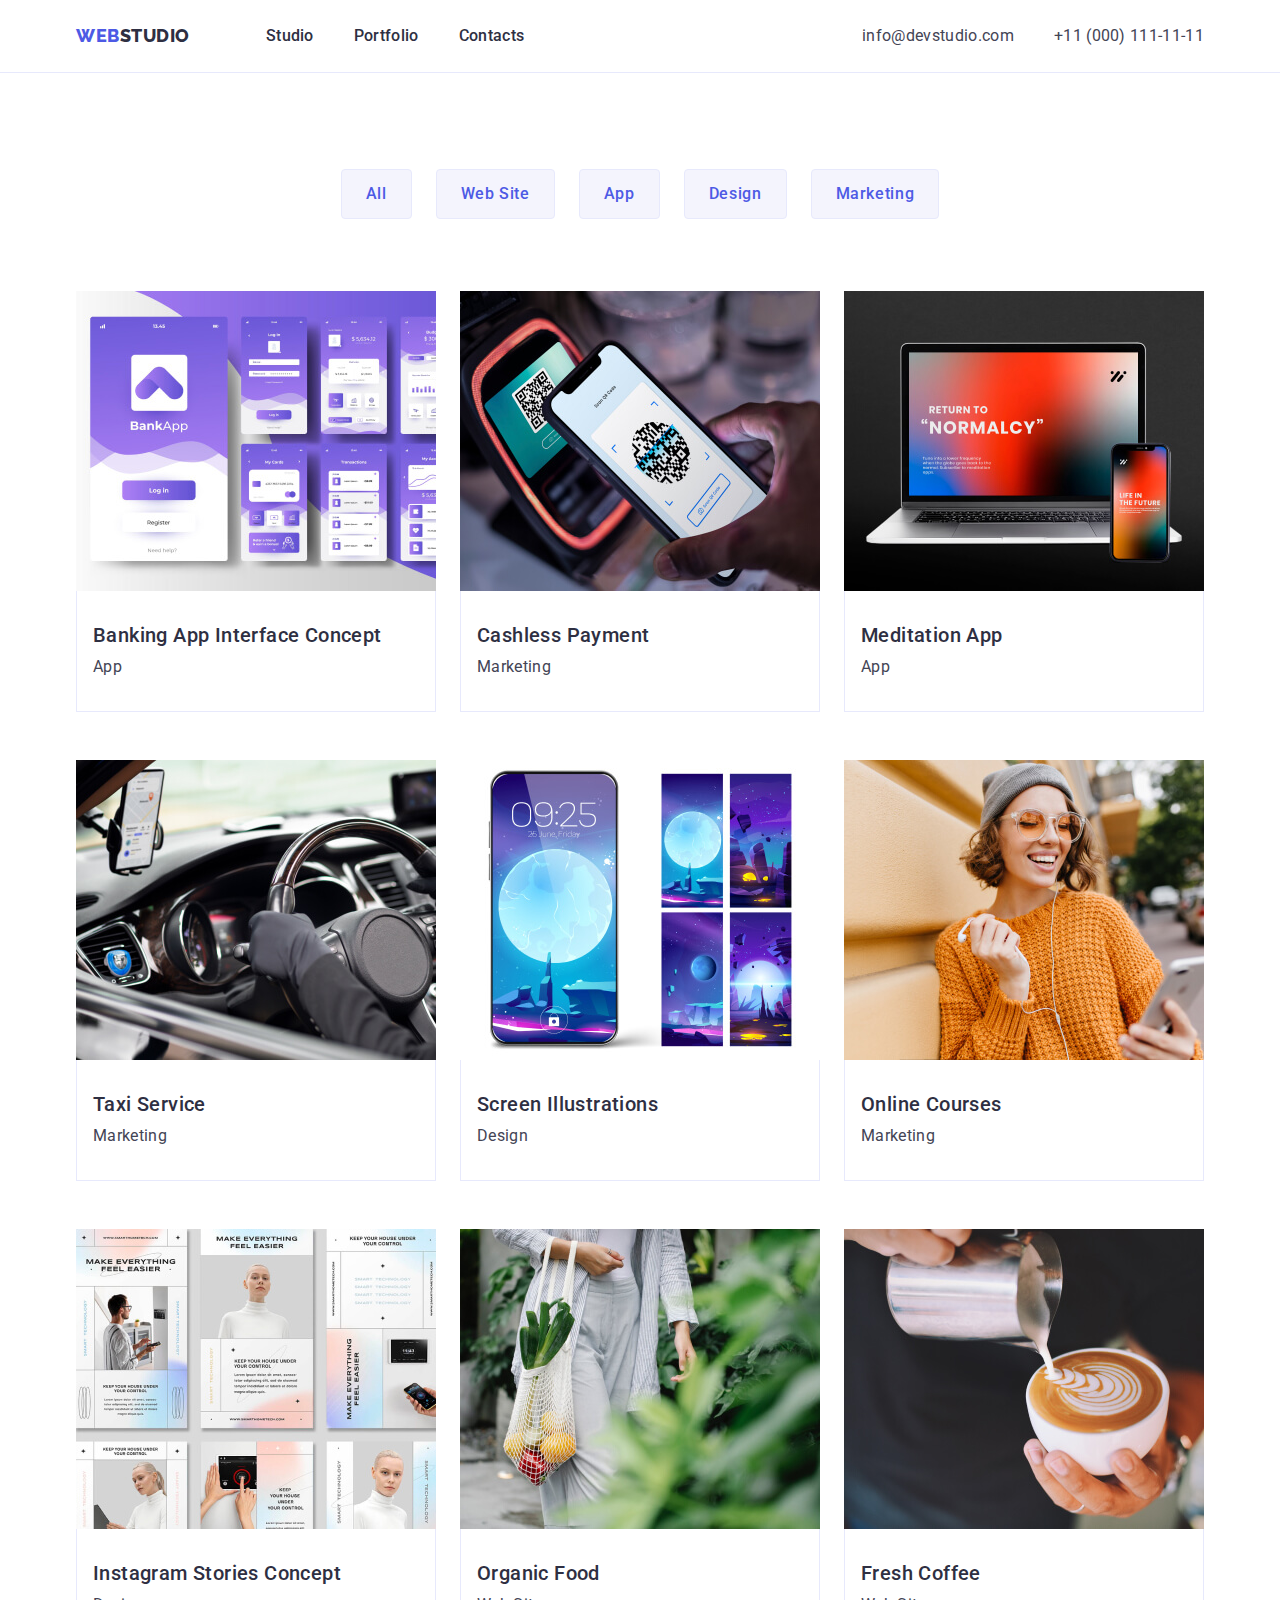
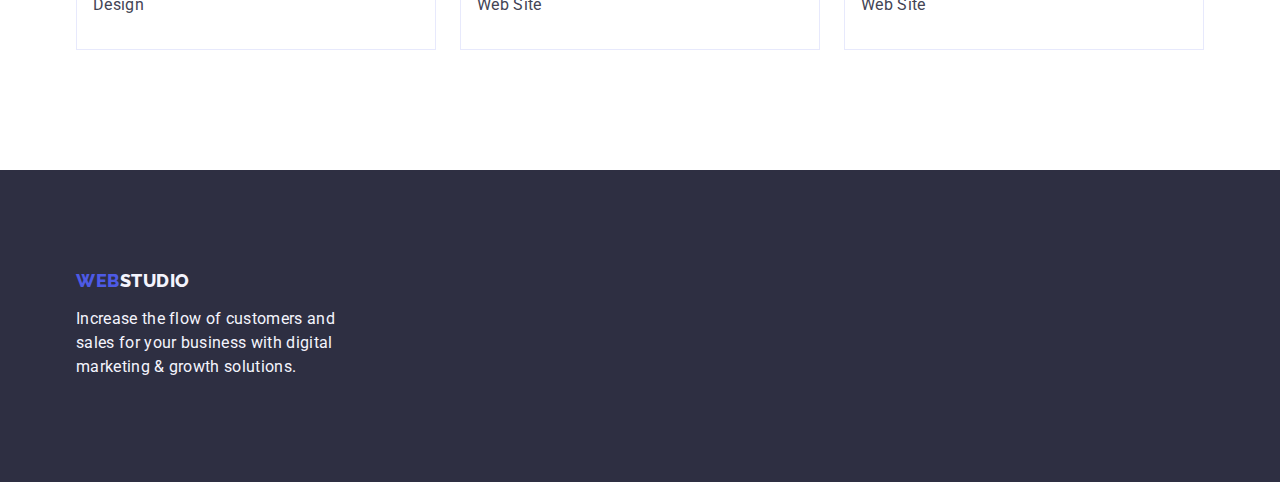
==== portfolio.html @ d584589f "Initial commit" ====
<!DOCTYPE html>
<html lang="en">
  <head>
    <meta charset="UTF-8" />
    <meta name="viewport" content="width=device-width, initial-scale=1.0" />
    <title>Web Studio</title>
    <link rel="preconnect" href="https://fonts.googleapis.com" />
    <link rel="preconnect" href="https://fonts.gstatic.com" crossorigin />
    <link
      href="https://fonts.googleapis.com/css2?family=Raleway:wght@800&family=Roboto:wght@400;500;700;900&display=swap"
      rel="stylesheet"
    />
    <link
      rel="stylesheet"
      href="https://cdn.jsdelivr.net/npm/modern-normalize@2.0.0/modern-normalize.min.css"
    />
    <link rel="stylesheet" href="./css/styles.css" />
  </head>
  <body>
    <header class="header">
      <div class="container header-cont">
        <nav class="nav-cont">
          <a class="link logo header-logo" href="./index.html"
            >Web<span class="web-logo">Studio</span></a
          >
          <ul class="list header-nav-list">
            <li><a class="link nav-link" href="./index.html">Studio</a></li>
            <li>
              <a class="link nav-link" href="./portfolio.html">Portfolio</a>
            </li>
            <li><a class="link nav-link" href="">Contacts</a></li>
          </ul>
        </nav>
        <address class="contact-address">
          <ul class="list contact-address-list">
            <li>
              <a class="link address" href="mailto:info@devstudio.com"
                >info@devstudio.com</a
              >
            </li>
            <li>
              <a class="link address" href="tel:+110001111111"
                >+11 (000) 111-11-11</a
              >
            </li>
          </ul>
        </address>
      </div>
    </header>
    <main>
      <section class="gallery-cont">
        <div class="container">
          <h1 class="visually-hidden">Gallery</h1>
          <ul class="list button-portfolio-list">
            <li><button type="button" class="button-portfolio">All</button></li>
            <li>
              <button type="button" class="button-portfolio">Web Site</button>
            </li>
            <li><button type="button" class="button-portfolio">App</button></li>
            <li>
              <button type="button" class="button-portfolio">Design</button>
            </li>
            <li>
              <button type="button" class="button-portfolio">Marketing</button>
            </li>
          </ul>

          <ul class="list portfolio-cards-list">
            <li class="portfolio-cards">
              <a href="" class="link">
                <div class="portfolio-cards-img-cont">
                  <img
                    class="portfolio-cards-img"
                    src="./images/BankingAppInterfaceConcept.jpg"
                    width="360"
                    height="300"
                    alt="Banking App Interface Concept"
                  />
                </div>
                <div class="portfolio-cards-text">
                  <h2 class="goals-title">Banking App Interface Concept</h2>
                  <p class="list-text">App</p>
                </div>
              </a>
            </li>
            <li class="portfolio-cards">
              <a class="link" href="">
                <div class="portfolio-cards-img-cont">
                  <img
                    src="./images/CashlessPayment.jpg"
                    width="360"
                    height="300"
                    alt="Cashless Payment"
                  />
                </div>
                <div class="portfolio-cards-text">
                  <h2 class="goals-title">Cashless Payment</h2>
                  <p class="list-text">Marketing</p>
                </div>
              </a>
            </li>
            <li class="portfolio-cards">
              <a class="link" href="">
                <div class="portfolio-cards-img-cont">
                  <img
                    src="./images/MeditationApp.jpg"
                    width="360"
                    height="300"
                    alt="Meditation App"
                  />
                </div>
                <div class="portfolio-cards-text">
                  <h2 class="goals-title">Meditation App</h2>
                  <p class="list-text">App</p>
                </div>
              </a>
            </li>
            <li class="portfolio-cards">
              <a class="link" href="">
                <div class="portfolio-cards-img-cont">
                  <img
                    src="./images/TaxiService.jpg"
                    width="360"
                    height="300"
                    alt="Taxi Service"
                  />
                </div>
                <div class="portfolio-cards-text">
                  <h2 class="goals-title">Taxi Service</h2>
                  <p class="list-text">Marketing</p>
                </div>
              </a>
            </li>
            <li class="portfolio-cards">
              <a class="link" href="">
                <div class="portfolio-cards-img-cont">
                  <img
                    src="./images/ScreenIllustrations.jpg"
                    width="360"
                    height="300"
                    alt="Screen Illustrations"
                  />
                </div>
                <div class="portfolio-cards-text">
                  <h2 class="goals-title">Screen Illustrations</h2>
                  <p class="list-text">Design</p>
                </div>
              </a>
            </li>
            <li class="portfolio-cards">
              <a class="link" href="">
                <div class="portfolio-cards-img-cont">
                  <img
                    src="./images/OnlineCourses.jpg"
                    width="360"
                    height="300"
                    alt="Online Courses"
                  />
                </div>
                <div class="portfolio-cards-text">
                  <h2 class="goals-title">Online Courses</h2>
                  <p class="list-text">Marketing</p>
                </div>
              </a>
            </li>
            <li class="portfolio-cards">
              <a class="link" href="">
                <div class="portfolio-cards-img-cont">
                  <img
                    src="./images/InstagramStoriesConcept.jpg"
                    width="360"
                    height="300"
                    alt="Instagram Stories Concept"
                  />
                </div>
                <div class="portfolio-cards-text">
                  <h2 class="goals-title">Instagram Stories Concept</h2>
                  <p class="list-text">Design</p>
                </div>
              </a>
            </li>
            <li class="portfolio-cards">
              <a class="link" href="">
                <div class="portfolio-cards-img-cont">
                  <img
                    src="./images/OrganicFood.jpg"
                    width="360"
                    height="300"
                    alt="Organic Food"
                  />
                </div>
                <div class="portfolio-cards-text">
                  <h2 class="goals-title">Organic Food</h2>
                  <p class="list-text">Web Site</p>
                </div>
              </a>
            </li>
            <li class="portfolio-cards">
              <a class="link" href="">
                <div class="portfolio-cards-img-cont">
                  <img
                    src="./images/FreshCoffee.jpg"
                    width="360"
                    height="300"
                    alt="Fresh Coffee"
                  />
                </div>
                <div class="portfolio-cards-text">
                  <h2 class="goals-title">Fresh Coffee</h2>
                  <p class="list-text">Web Site</p>
                </div>
              </a>
            </li>
          </ul>
        </div>
      </section>
    </main>
    <footer class="footer">
      <div class="container footer-container">
        <a class="link logo logo-footer" href="./index.html"
          >Web<span class="studio-logo-footer">Studio</span></a
        >
        <p class="footer-text">
          Increase the flow of customers and sales for your business with
          digital marketing & growth solutions.
        </p>
      </div>
    </footer>
  </body>
</html>
---- css/styles.css ----
:root {
    --primary-brand-color: #4d5ae5;
    --pressed-state-color: #404bbf;
    --dark-color: #2e2f42;
    --success-color: #31d0aa;
    --text-color: #434455;
    --subtle-text-color: #8e8f99;
    --accent-color: #e7e9fc;
    --light-color: #f4f4fd;
    --modal-overlay-color: rgba(46, 47, 66, 0.4);
    --hero-background-color: rgba(46, 47, 66, 0.7);
    --white-background-color: #ffffff;
    --modal-background-color: #fcfcfc;
}

*,
*::before,
*::after {
    box-sizing: border-box;
}

h1,
h2,
h3,
h4,
h5,
h6,
p {
    margin-top: 0;
    margin-bottom: 0;
}

ul,
ol {
    margin-top: 0;
    margin-bottom: 0;
    padding-left: 0;
}

img {
    display: block;
    max-width: 100%;
    width: 100%;
}

body {
    font-family: "Roboto", sans-serif;
    color: var(--text-color);
    font-size: 16px;
    background-color: var(--white-background-color);
    line-height: 1.5;
    letter-spacing: 0.02em;
}

.visually-hidden {
    position: absolute;
    width: 1px;
    height: 1px;
    margin: -1px;
    border: 0;
    padding: 0;
    white-space: nowrap;
    clip-path: inset(100%);
    clip: rect(0 0 0 0);
    overflow: hidden;
}

.list {
    list-style-type: none;
}

.link:hover,
.link:focus {
    color: var(--pressed-state-color);
}

.link {
    text-decoration: none;
}

.container {
    max-width: 1158px;
    padding-left: 15px;
    padding-right: 15px;
    margin-left: auto;
    margin-right: auto;
}

/* MAIN PAGE */
/* =========== HEADER =========== */

.header {
    background-color: var(--white-background-color);
    border-bottom: 1px solid var(--accent-color);
}

.header-cont {
    display: flex;
    align-items: center;
    justify-content: space-between;
}

.nav-cont {
    display: flex;
    align-items: center;
}

.logo {
    color: var(--primary-brand-color);
    font-family: "Raleway", sans-serif;
    font-size: 18px;
    font-weight: 800;
    line-height: 1.17;
    letter-spacing: 0.03em;
    text-transform: uppercase;
}

.header-logo {
    margin-right: 76px;
}

.logo .web-logo {
    color: var(--dark-color);
}

.nav-link {
    color: var(--dark-color);
    font-weight: 500;
    font-size: 16px;
    line-height: 1.5;
    letter-spacing: 0.02em;
    padding: 24px 0;
    display: block;
}

.header-nav-list {
    display: flex;
    gap: 40px;
}

.contact-address {
    font-style: normal
}

.address {
    color: inherit;
}

.contact-address-list {
    display: flex;
    gap: 40px;
}

/* ========= SECTION ONE ==========*/
.section-one {
    background-color: var(--dark-color);
    padding-top: 188px;
    padding-bottom: 188px;
}

.section-one-cont {
    display: flex;
    flex-direction: column;
    align-items: center;
    flex-wrap: wrap;
}

.heading-one {
    color: var(--white-background-color);
    text-align: center;
    font-size: 56px;
    font-style: normal;
    font-weight: 700;
    line-height: 1.07;
    letter-spacing: 0.02em;
    margin-bottom: 48px;
    max-width: 496px;
}

.gallery-cont {
    padding-top: 96px;
    padding-bottom: 120px;
}

.button-primary {
    color: var(--white-background-color);
    background: var(--primary-brand-color);
    font-size: 16px;
    font-weight: 500;
    line-height: 1.5;
    letter-spacing: 0.04em;
    cursor: pointer;
    font-family: "Roboto", sans-serif;
    border: none;
    min-width: 169px;
    height: 56px;
    border-radius: 4px;
    box-shadow: 0px 4px 4px 0px rgba(0, 0, 0, 0.15);
    padding: 16px 32px;
}

/* .button-primary-text {
    padding: 16px 32px;
} */

.button-primary:hover,
.button-primary:focus {
    background: var(--pressed-state-color);
}

.section-two-main-page {
    padding-top: 120px;
    padding-bottom: 120px;
}

.goals-title {
    color: var(--dark-color);
    font-size: 20px;
    font-style: normal;
    font-weight: 500;
    line-height: 1.2;
    letter-spacing: 0.02em;
    margin-bottom: 8px;
}

.section-two-list {
    display: flex;
    justify-content: space-between;
    gap: 24px;
}

.section-two-list-item {
    width: calc((100% - 72px) / 4);
}

.list-text {
    font-size: 16px;
    line-height: 1.5;
    letter-spacing: 0.02em;
    color: var(--text-color);
}

.section-three-main-page {
    padding-bottom: 120px;
}

.heading-two {
    color: var(--dark-color);
    text-align: center;
    font-size: 36px;
    font-style: normal;
    font-weight: 700;
    line-height: 1.11;
    letter-spacing: 0.02em;
    text-transform: capitalize;
}

.section-three-main-page-heading {
    margin-bottom: 72px;
}

.section-three-main-page-list {
    display: flex;
    justify-content: space-between;
    gap: 24px;
}

.our-team {
    background: var(--light-color);
    padding-top: 120px;
    padding-bottom: 120px;
}

.our-team-heading {
    margin-bottom: 72px;
}

.gallery-items-list {
    display: flex;
    justify-content: space-between;
    gap: 24px;
}

.gallery-items {
    background: var(--white-background-color);
    border-radius: 0px 0px 4px 4px;
    width: calc((100% - 72px) / 4);
}

.gallery-items-text {
    padding: 32px 0;
    text-align: center;
}

.heading-team {
    color: var(--dark-color);
    text-align: center;
    font-size: 20px;
    font-style: normal;
    font-weight: 500;
    line-height: 1.2;
    letter-spacing: 0.02em;
    margin-bottom: 8px;
}

.footer {
    background: var(--dark-color);
    padding-top: 100px;
    padding-bottom: 100px;

}

.footer-container {
    height: 112px;
    width: 100%;
}


.studio-logo-footer {
    color: var(--light-color)
}

.logo-footer {
    display: inline-block;
    margin-bottom: 16px;
}

.footer-text {
    color: var(--light-color);
    font-weight: 400;
    line-height: 1.5;
    letter-spacing: 0.02em;
    width: 264px;
}

/* ======= PORTFOLIO ======= */

.button-portfolio-list {
    display: flex;
    gap: 24px;
    justify-content: center;
    margin-bottom: 72px;
}

.button-portfolio {
    font-family: "Roboto", sans-serif;
    color: var(--primary-brand-color);
    text-align: center;
    font-style: normal;
    font-size: 16px;
    font-weight: 500;
    line-height: 1.5;
    letter-spacing: 0.04em;
    border: 1px solid var(--accent-color);
    background-color: var(--light-color);
    cursor: pointer;
    padding: 12px 24px;
    border-radius: 4px;
}

.button-portfolio:hover,
.button-portfolio:focus {
    color: var(--white-background-color);
    background: var(--pressed-state-color);
    border: 1px solid transparent;
}

.portfolio-cards-list {
    display: flex;
    gap: 48px 24px;
    flex-wrap: wrap;
    justify-content: center;
}

.portfolio-cards {
    background: var(--white-background-color);
    width: 360px;
}

.portfolio-cards-img-cont {
    height: 300px;
    width: 100%;
}

.portfolio-cards-img {
    height: 100%;
    width: 100%;
    object-fit: cover;
}

.portfolio-cards-text {
    display: flex;
    flex-direction: column;
    justify-content: center;
    padding: 32px 16px;
    border: 1px solid var(--accent-color);
    border-top: none;
}
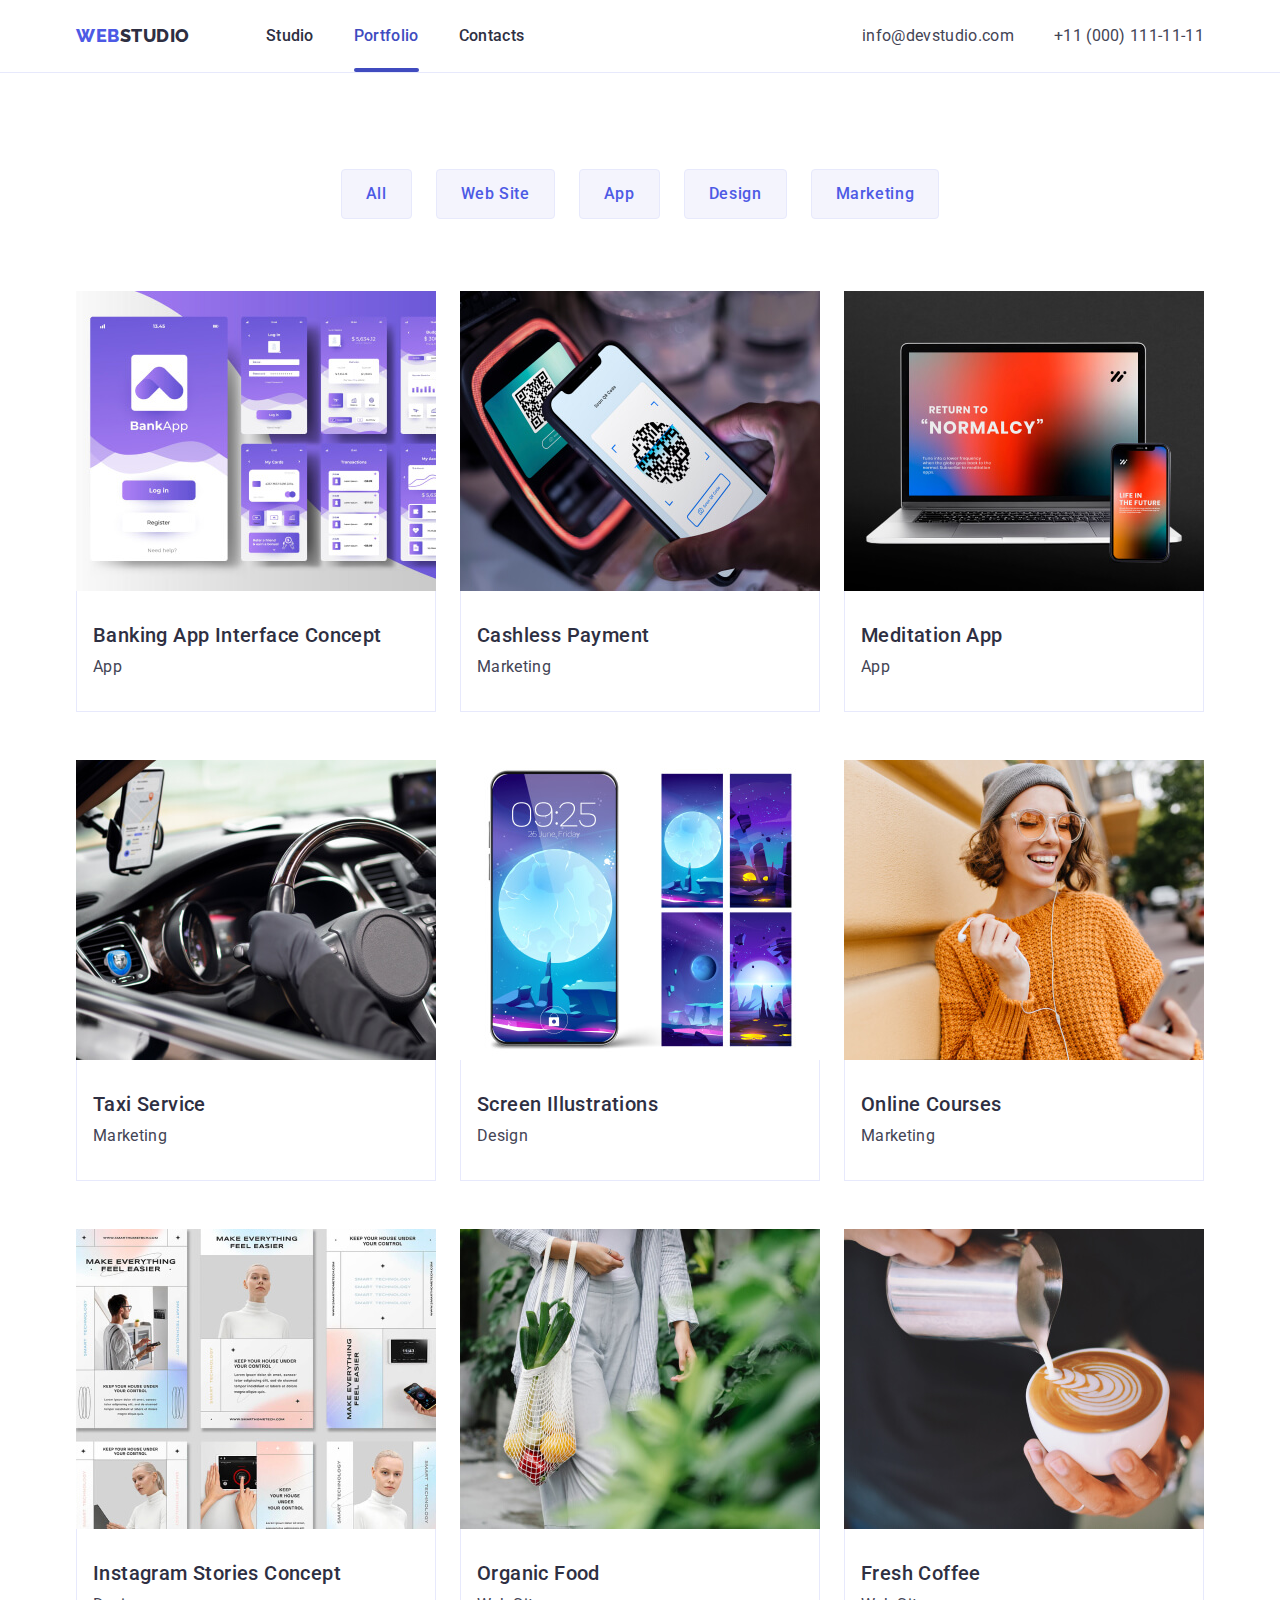
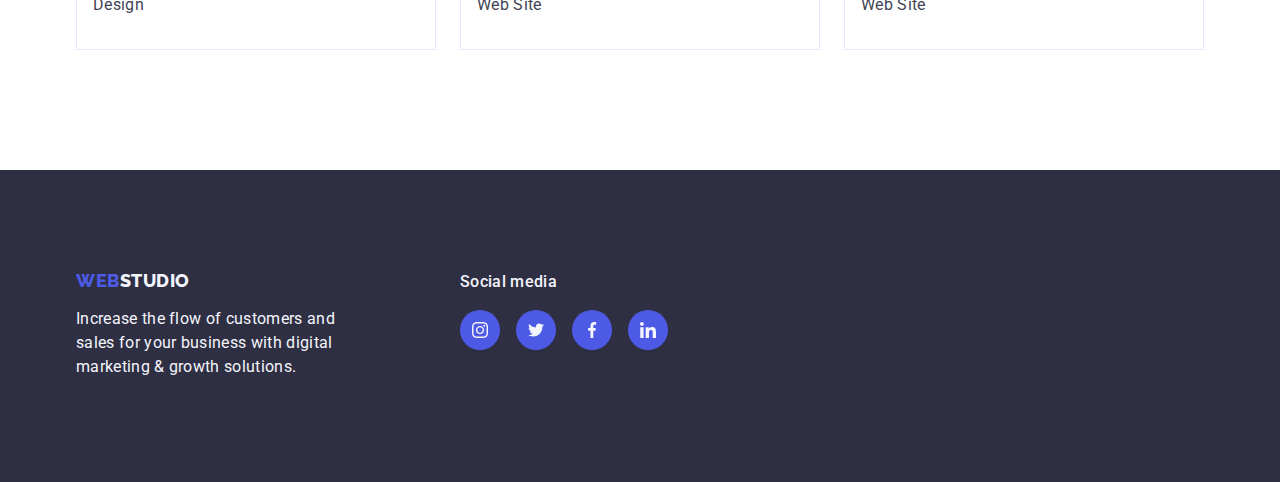
==== commit 3a717645: "home work four" ====
--- a/portfolio.html
+++ b/portfolio.html
@@ -26,7 +26,7 @@
           <ul class="list header-nav-list">
             <li><a class="link nav-link" href="./index.html">Studio</a></li>
             <li>
-              <a class="link nav-link" href="./portfolio.html">Portfolio</a>
+              <a class="link nav-link nav-link-active" href="./portfolio.html">Portfolio</a>
             </li>
             <li><a class="link nav-link" href="">Contacts</a></li>
           </ul>
@@ -34,14 +34,10 @@
         <address class="contact-address">
           <ul class="list contact-address-list">
             <li>
-              <a class="link address" href="mailto:info@devstudio.com"
-                >info@devstudio.com</a
-              >
-            </li>
-            <li>
-              <a class="link address" href="tel:+110001111111"
-                >+11 (000) 111-11-11</a
-              >
+              <a class="link address" href="mailto:info@devstudio.com">info@devstudio.com</a>
+            </li>
+            <li>
+              <a class="link address" href="tel:+110001111111">+11 (000) 111-11-11</a>
             </li>
           </ul>
         </address>
@@ -76,6 +72,12 @@
                     height="300"
                     alt="Banking App Interface Concept"
                   />
+                  <div class="portfolio-cards-backdrop">
+                    <p class="portfolio-cards-backdrop-text">
+                      14 Stylish and User-Friendly App Design Concepts · Task Manager App · Calorie
+                      Tracker App · Exotic Fruit Ecommerce App · Cloud Storage App
+                    </p>
+                  </div>
                 </div>
                 <div class="portfolio-cards-text">
                   <h2 class="goals-title">Banking App Interface Concept</h2>
@@ -92,6 +94,12 @@
                     height="300"
                     alt="Cashless Payment"
                   />
+                  <div class="portfolio-cards-backdrop">
+                    <p class="portfolio-cards-backdrop-text">
+                      14 Stylish and User-Friendly App Design Concepts · Task Manager App · Calorie
+                      Tracker App · Exotic Fruit Ecommerce App · Cloud Storage App
+                    </p>
+                  </div>
                 </div>
                 <div class="portfolio-cards-text">
                   <h2 class="goals-title">Cashless Payment</h2>
@@ -108,6 +116,12 @@
                     height="300"
                     alt="Meditation App"
                   />
+                  <div class="portfolio-cards-backdrop">
+                    <p class="portfolio-cards-backdrop-text">
+                      14 Stylish and User-Friendly App Design Concepts · Task Manager App · Calorie
+                      Tracker App · Exotic Fruit Ecommerce App · Cloud Storage App
+                    </p>
+                  </div>
                 </div>
                 <div class="portfolio-cards-text">
                   <h2 class="goals-title">Meditation App</h2>
@@ -118,12 +132,13 @@
             <li class="portfolio-cards">
               <a class="link" href="">
                 <div class="portfolio-cards-img-cont">
-                  <img
-                    src="./images/TaxiService.jpg"
-                    width="360"
-                    height="300"
-                    alt="Taxi Service"
-                  />
+                  <img src="./images/TaxiService.jpg" width="360" height="300" alt="Taxi Service" />
+                  <div class="portfolio-cards-backdrop">
+                    <p class="portfolio-cards-backdrop-text">
+                      14 Stylish and User-Friendly App Design Concepts · Task Manager App · Calorie
+                      Tracker App · Exotic Fruit Ecommerce App · Cloud Storage App
+                    </p>
+                  </div>
                 </div>
                 <div class="portfolio-cards-text">
                   <h2 class="goals-title">Taxi Service</h2>
@@ -140,6 +155,12 @@
                     height="300"
                     alt="Screen Illustrations"
                   />
+                  <div class="portfolio-cards-backdrop">
+                    <p class="portfolio-cards-backdrop-text">
+                      14 Stylish and User-Friendly App Design Concepts · Task Manager App · Calorie
+                      Tracker App · Exotic Fruit Ecommerce App · Cloud Storage App
+                    </p>
+                  </div>
                 </div>
                 <div class="portfolio-cards-text">
                   <h2 class="goals-title">Screen Illustrations</h2>
@@ -156,6 +177,12 @@
                     height="300"
                     alt="Online Courses"
                   />
+                  <div class="portfolio-cards-backdrop">
+                    <p class="portfolio-cards-backdrop-text">
+                      14 Stylish and User-Friendly App Design Concepts · Task Manager App · Calorie
+                      Tracker App · Exotic Fruit Ecommerce App · Cloud Storage App
+                    </p>
+                  </div>
                 </div>
                 <div class="portfolio-cards-text">
                   <h2 class="goals-title">Online Courses</h2>
@@ -172,6 +199,12 @@
                     height="300"
                     alt="Instagram Stories Concept"
                   />
+                  <div class="portfolio-cards-backdrop">
+                    <p class="portfolio-cards-backdrop-text">
+                      14 Stylish and User-Friendly App Design Concepts · Task Manager App · Calorie
+                      Tracker App · Exotic Fruit Ecommerce App · Cloud Storage App
+                    </p>
+                  </div>
                 </div>
                 <div class="portfolio-cards-text">
                   <h2 class="goals-title">Instagram Stories Concept</h2>
@@ -182,12 +215,13 @@
             <li class="portfolio-cards">
               <a class="link" href="">
                 <div class="portfolio-cards-img-cont">
-                  <img
-                    src="./images/OrganicFood.jpg"
-                    width="360"
-                    height="300"
-                    alt="Organic Food"
-                  />
+                  <img src="./images/OrganicFood.jpg" width="360" height="300" alt="Organic Food" />
+                  <div class="portfolio-cards-backdrop">
+                    <p class="portfolio-cards-backdrop-text">
+                      14 Stylish and User-Friendly App Design Concepts · Task Manager App · Calorie
+                      Tracker App · Exotic Fruit Ecommerce App · Cloud Storage App
+                    </p>
+                  </div>
                 </div>
                 <div class="portfolio-cards-text">
                   <h2 class="goals-title">Organic Food</h2>
@@ -198,12 +232,13 @@
             <li class="portfolio-cards">
               <a class="link" href="">
                 <div class="portfolio-cards-img-cont">
-                  <img
-                    src="./images/FreshCoffee.jpg"
-                    width="360"
-                    height="300"
-                    alt="Fresh Coffee"
-                  />
+                  <img src="./images/FreshCoffee.jpg" width="360" height="300" alt="Fresh Coffee" />
+                  <div class="portfolio-cards-backdrop">
+                    <p class="portfolio-cards-backdrop-text">
+                      14 Stylish and User-Friendly App Design Concepts · Task Manager App · Calorie
+                      Tracker App · Exotic Fruit Ecommerce App · Cloud Storage App
+                    </p>
+                  </div>
                 </div>
                 <div class="portfolio-cards-text">
                   <h2 class="goals-title">Fresh Coffee</h2>
@@ -217,13 +252,48 @@
     </main>
     <footer class="footer">
       <div class="container footer-container">
-        <a class="link logo logo-footer" href="./index.html"
-          >Web<span class="studio-logo-footer">Studio</span></a
-        >
-        <p class="footer-text">
-          Increase the flow of customers and sales for your business with
-          digital marketing & growth solutions.
-        </p>
+        <div class="footer-cont-one">
+          <a class="link logo logo-footer" href="./index.html"
+            >Web<span class="studio-logo-footer">Studio</span></a
+          >
+          <p class="footer-text">
+            Increase the flow of customers and sales for your business with digital marketing &
+            growth solutions.
+          </p>
+        </div>
+        <div>
+          <p class="footer-text-social">Social media</p>
+          <ul class="list footer-list">
+            <li>
+              <a href="" class="link our-team-box-list-item-icon-cont footer-icon-cont">
+                <svg height="16px" width="16px" aria-label="Instagram icon">
+                  <use href="./images/icons/sprite.svg#icon-instagram"></use>
+                </svg>
+              </a>
+            </li>
+            <li>
+              <a href="" class="link our-team-box-list-item-icon-cont footer-icon-cont">
+                <svg height="16px" width="16px" aria-label="Twitter icon">
+                  <use href="./images/icons/sprite.svg#icon-twitter"></use>
+                </svg>
+              </a>
+            </li>
+            <li>
+              <a href="" class="link our-team-box-list-item-icon-cont footer-icon-cont">
+                <svg height="16px" width="16px" aria-label="Facebook icon">
+                  <use href="./images/icons/sprite.svg#icon-facebook"></use>
+                </svg>
+              </a>
+            </li>
+            <li>
+              <a href="" class="link our-team-box-list-item-icon-cont footer-icon-cont">
+                <svg height="16px" width="16px" aria-label="Linkedin icon">
+                  <use href="./images/icons/sprite.svg#icon-linkedin"></use>
+                </svg>
+              </a>
+            </li>
+          </ul>
+        </div>
       </div>
     </footer>
   </body>
--- a/css/styles.css
+++ b/css/styles.css
@@ -76,6 +76,7 @@
 
 .link {
     text-decoration: none;
+    transition: color 250ms cubic-bezier(0.4, 0, 0.2, 1);
 }
 
 .container {
@@ -131,6 +132,22 @@
     letter-spacing: 0.02em;
     padding: 24px 0;
     display: block;
+    position: relative;
+}
+
+.nav-link-active {
+    color: var(--pressed-state-color);
+}
+
+.nav-link-active::after {
+    content: "";
+    display: block;
+    width: 100%;
+    height: 4px;
+    background-color: var(--pressed-state-color);
+    border-radius: 2px;
+    position: absolute;
+    bottom: 0;
 }
 
 .header-nav-list {
@@ -156,6 +173,10 @@
     background-color: var(--dark-color);
     padding-top: 188px;
     padding-bottom: 188px;
+    background-image: linear-gradient(rgba(46, 47, 66, 0.70), rgba(46, 47, 66, 0.70)), url("../images/people-office-bg.jpg");
+    background-position: center;
+    background-size: cover;
+    background-repeat: no-repeat;
 }
 
 .section-one-cont {
@@ -184,7 +205,7 @@
 
 .button-primary {
     color: var(--white-background-color);
-    background: var(--primary-brand-color);
+    background-color: var(--primary-brand-color);
     font-size: 16px;
     font-weight: 500;
     line-height: 1.5;
@@ -197,15 +218,12 @@
     border-radius: 4px;
     box-shadow: 0px 4px 4px 0px rgba(0, 0, 0, 0.15);
     padding: 16px 32px;
-}
-
-/* .button-primary-text {
-    padding: 16px 32px;
-} */
+    transition: background-color 250ms cubic-bezier(0.4, 0, 0.2, 1);
+}
 
 .button-primary:hover,
 .button-primary:focus {
-    background: var(--pressed-state-color);
+    background-color: var(--pressed-state-color);
 }
 
 .section-two-main-page {
@@ -227,6 +245,21 @@
     display: flex;
     justify-content: space-between;
     gap: 24px;
+}
+
+.box-list-item-icon-cont {
+    border-radius: 4px;
+    background: var(--light-color);
+    width: 100%;
+    height: 112px;
+    flex-shrink: 0;
+    margin-bottom: 8px;
+}
+
+.section-two-list-item-icon-cont {
+    display: flex;
+    justify-content: center;
+    align-items: center;
 }
 
 .section-two-list-item {
@@ -285,11 +318,35 @@
     background: var(--white-background-color);
     border-radius: 0px 0px 4px 4px;
     width: calc((100% - 72px) / 4);
+    box-shadow: 0px 2px 1px 0px rgba(46, 47, 66, 0.08), 0px 1px 1px 0px rgba(46, 47, 66, 0.16), 0px 1px 6px 0px rgba(46, 47, 66, 0.08);
 }
 
 .gallery-items-text {
     padding: 32px 0;
     text-align: center;
+}
+
+.section-our-team-list-item-icon-cont {
+    display: flex;
+    justify-content: space-between;
+    padding: 0 16px;
+    margin-top: 8px;
+}
+
+.our-team-box-list-item-icon-cont {
+    display: flex;
+    justify-content: center;
+    align-items: center;
+    width: 40px;
+    height: 40px;
+    flex-shrink: 0;
+    border-radius: 50%;
+    background-color: var(--primary-brand-color);
+    transition: background-color 250ms cubic-bezier(0.4, 0, 0.2, 1);
+}
+
+.our-team-box-list-item-icon-cont:hover {
+    background-color: var(--pressed-state-color);
 }
 
 .heading-team {
@@ -303,6 +360,110 @@
     margin-bottom: 8px;
 }
 
+/* ====== SECTION FIVE ====== */
+.section-five-main-page {
+    padding-top: 120px;
+    padding-bottom: 120px;
+}
+
+.heading-five {
+    color: var(--dark-color);
+    text-align: center;
+    font-size: 36px;
+    font-style: normal;
+    font-weight: 700;
+    line-height: 1.11;
+    letter-spacing: 0.02em;
+    text-transform: capitalize;
+    margin-bottom: 72px;
+}
+
+.section-five-list {
+    display: flex;
+    justify-content: space-between;
+}
+
+.section-five-list-item-icon-cont {
+    display: flex;
+    justify-content: center;
+    align-items: center;
+    width: 168px;
+    height: 88px;
+    flex-shrink: 0;
+    border-radius: 4px;
+    border: 1px solid var(--subtle-text-color);
+    transition: border 250ms cubic-bezier(0.4, 0, 0.2, 1);
+}
+
+.customers-list-item-icon-cont {
+    fill: var(--subtle-text-color);
+    transition: fill 250ms cubic-bezier(0.4, 0, 0.2, 1);
+}
+
+.section-five-list-item:hover .customers-list-item-icon-cont {
+    fill: var(--pressed-state-color);
+}
+
+.section-five-list-item:hover .section-five-list-item-icon-cont {
+    border: 1px solid var(--pressed-state-color);
+}
+
+/* ====== MODAL ====== */
+.modal-backdrop {
+    display: flex;
+    justify-content: center;
+    align-items: center;
+    position: fixed;
+    top: 0;
+    right: 0;
+    bottom: 0;
+    left: 0;
+    background-color: rgba(46, 47, 66, 0.4);
+    width: 100%;
+    z-index: 2;
+}
+
+.modal-bg {
+    width: 408px;
+    height: 584px;
+    border-radius: 4px;
+    background: var(--modal-background-color);
+    box-shadow: 0px 2px 1px 0px rgba(0, 0, 0, 0.20), 0px 1px 3px 0px rgba(0, 0, 0, 0.12), 0px 1px 1px 0px rgba(0, 0, 0, 0.14);
+    z-index: 3;
+    position: relative;
+    transform: scale(1);
+    opacity: 1;
+    transition: transform 250ms cubic-bezier(0.4, 0, 0.2, 1), opacity 250ms cubic-bezier(0.4, 0, 0.2, 1);
+}
+
+.button-modal-close {
+    display: flex;
+    justify-content: center;
+    align-items: center;
+    margin: 0;
+    padding: 0;
+    border: none;
+    cursor: pointer;
+    position: absolute;
+    top: 24px;
+    right: 24px;
+    border-radius: 50%;
+    stroke: rgba(0, 0, 0, 0.10);
+}
+
+
+.is-hidden {
+    visibility: hidden;
+    pointer-events: none;
+    opacity: 0;
+}
+
+.is-hidden .modal-bg {
+    opacity: 0;
+    transform: scale(0);
+}
+
+/* ====== FOOTER ====== */
 .footer {
     background: var(--dark-color);
     padding-top: 100px;
@@ -313,8 +474,13 @@
 .footer-container {
     height: 112px;
     width: 100%;
-}
-
+    display: flex;
+    justify-content: start;
+}
+
+.footer-cont-one {
+    margin-right: 120px;
+}
 
 .studio-logo-footer {
     color: var(--light-color)
@@ -323,6 +489,13 @@
 .logo-footer {
     display: inline-block;
     margin-bottom: 16px;
+}
+
+.footer-list {
+    display: flex;
+    justify-content: space-between;
+    margin-top: 16px;
+    width: 208px;
 }
 
 .footer-text {
@@ -331,6 +504,18 @@
     line-height: 1.5;
     letter-spacing: 0.02em;
     width: 264px;
+}
+
+.footer-text-social {
+    color: var(--light-color);
+    font-weight: 500;
+    line-height: 1.5;
+    letter-spacing: 0.02em;
+    width: 264px;
+}
+
+.footer-icon-cont:hover {
+    background-color: var(--success-color);
 }
 
 /* ======= PORTFOLIO ======= */
@@ -356,13 +541,16 @@
     cursor: pointer;
     padding: 12px 24px;
     border-radius: 4px;
+    box-shadow: none;
+    transition: color 250ms cubic-bezier(0.4, 0, 0.2, 1), background-color 250ms cubic-bezier(0.4, 0, 0.2, 1), border 250ms cubic-bezier(0.4, 0, 0.2, 1), box-shadow 250ms cubic-bezier(0.4, 0, 0.2, 1);
 }
 
 .button-portfolio:hover,
 .button-portfolio:focus {
     color: var(--white-background-color);
-    background: var(--pressed-state-color);
+    background-color: var(--pressed-state-color);
     border: 1px solid transparent;
+    box-shadow: 0px 4px 4px 0px rgba(0, 0, 0, 0.15);
 }
 
 .portfolio-cards-list {
@@ -370,16 +558,30 @@
     gap: 48px 24px;
     flex-wrap: wrap;
     justify-content: center;
+
 }
 
 .portfolio-cards {
     background: var(--white-background-color);
     width: 360px;
+    transition: box-shadow 250ms cubic-bezier(0.4, 0, 0.2, 1);
+}
+
+.portfolio-cards:hover {
+    box-shadow: 0px 2px 1px 0px rgba(46, 47, 66, 0.08),
+        0px 1px 1px 0px rgba(46, 47, 66, 0.16),
+        0px 1px 6px 0px rgba(46, 47, 66, 0.08);
 }
 
 .portfolio-cards-img-cont {
+    position: relative;
     height: 300px;
     width: 100%;
+    overflow: hidden;
+}
+
+.portfolio-cards-img-cont:hover .portfolio-cards-backdrop {
+    transform: translateY(0);
 }
 
 .portfolio-cards-img {
@@ -395,4 +597,23 @@
     padding: 32px 16px;
     border: 1px solid var(--accent-color);
     border-top: none;
+}
+
+.portfolio-cards-backdrop {
+    position: absolute;
+    background-color: var(--primary-brand-color);
+    padding: 40px 32px;
+    top: 0;
+    right: 0;
+    left: 0;
+    bottom: 0;
+    transform: translateY(100%);
+    transition: transform 250ms cubic-bezier(0.4, 0, 0.2, 1);
+}
+
+.portfolio-cards-backdrop-text {
+    color: var(--light-color);
+    font-weight: 400;
+    line-height: 1, 5;
+    letter-spacing: 0.32px;
 }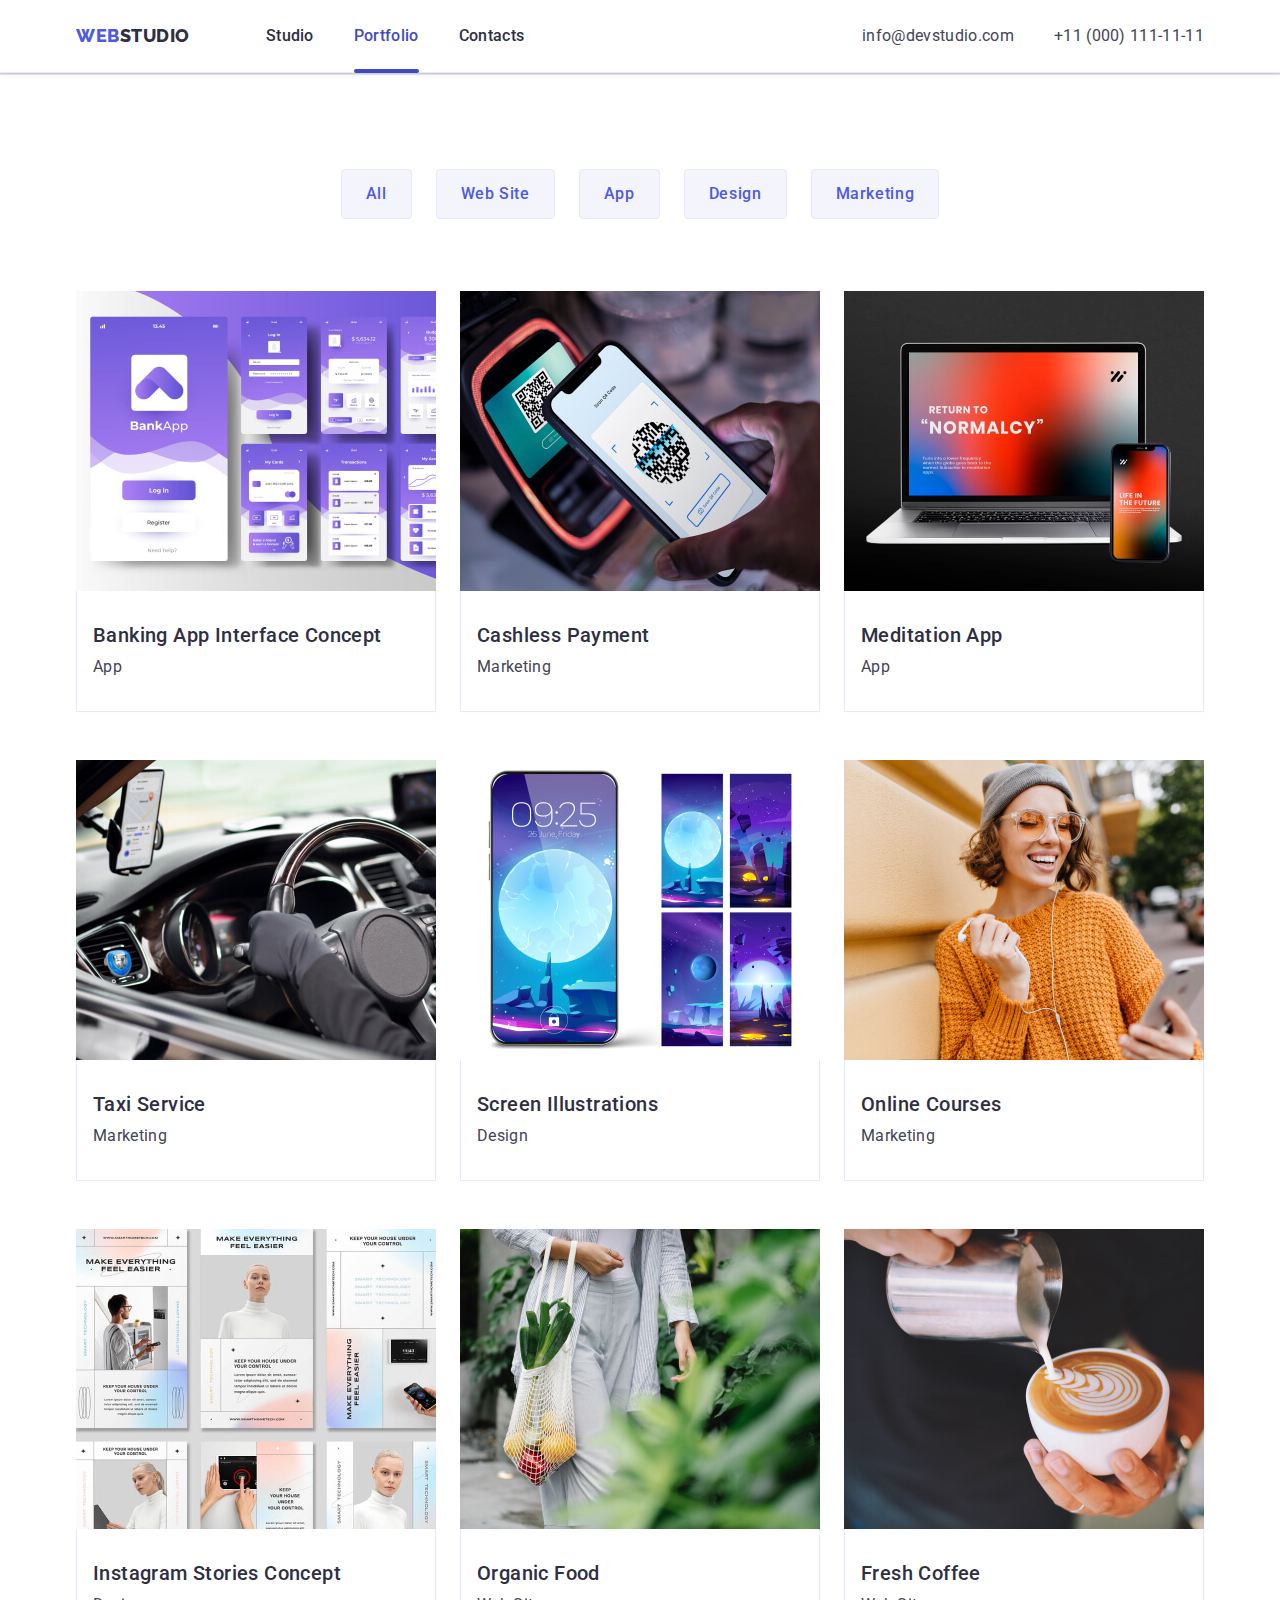
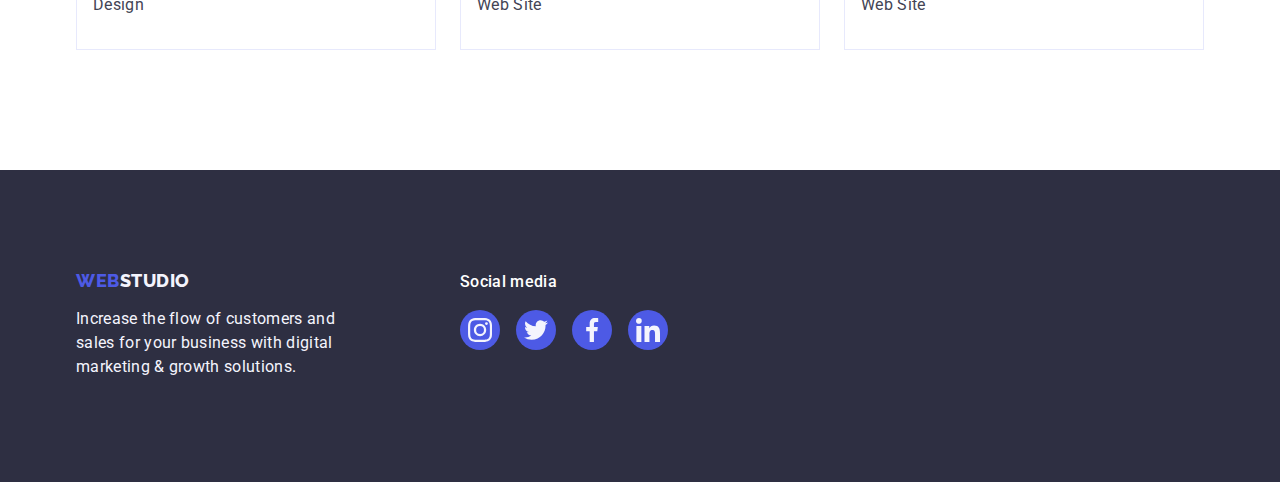
==== commit 172f4f6c: "fix one" ====
--- a/portfolio.html
+++ b/portfolio.html
@@ -63,7 +63,7 @@
 
           <ul class="list portfolio-cards-list">
             <li class="portfolio-cards">
-              <a href="" class="link">
+              <a href="" class="link portfolio-cards-link">
                 <div class="portfolio-cards-img-cont">
                   <img
                     class="portfolio-cards-img"
@@ -86,7 +86,7 @@
               </a>
             </li>
             <li class="portfolio-cards">
-              <a class="link" href="">
+              <a class="link portfolio-cards-link" href="">
                 <div class="portfolio-cards-img-cont">
                   <img
                     src="./images/CashlessPayment.jpg"
@@ -94,12 +94,10 @@
                     height="300"
                     alt="Cashless Payment"
                   />
-                  <div class="portfolio-cards-backdrop">
-                    <p class="portfolio-cards-backdrop-text">
-                      14 Stylish and User-Friendly App Design Concepts · Task Manager App · Calorie
-                      Tracker App · Exotic Fruit Ecommerce App · Cloud Storage App
-                    </p>
-                  </div>
+                  <p class="portfolio-cards-backdrop portfolio-cards-backdrop-text">
+                    14 Stylish and User-Friendly App Design Concepts · Task Manager App · Calorie
+                    Tracker App · Exotic Fruit Ecommerce App · Cloud Storage App
+                  </p>
                 </div>
                 <div class="portfolio-cards-text">
                   <h2 class="goals-title">Cashless Payment</h2>
@@ -108,7 +106,7 @@
               </a>
             </li>
             <li class="portfolio-cards">
-              <a class="link" href="">
+              <a class="link portfolio-cards-link" href="">
                 <div class="portfolio-cards-img-cont">
                   <img
                     src="./images/MeditationApp.jpg"
@@ -116,12 +114,10 @@
                     height="300"
                     alt="Meditation App"
                   />
-                  <div class="portfolio-cards-backdrop">
-                    <p class="portfolio-cards-backdrop-text">
-                      14 Stylish and User-Friendly App Design Concepts · Task Manager App · Calorie
-                      Tracker App · Exotic Fruit Ecommerce App · Cloud Storage App
-                    </p>
-                  </div>
+                  <p class="portfolio-cards-backdrop portfolio-cards-backdrop-text">
+                    14 Stylish and User-Friendly App Design Concepts · Task Manager App · Calorie
+                    Tracker App · Exotic Fruit Ecommerce App · Cloud Storage App
+                  </p>
                 </div>
                 <div class="portfolio-cards-text">
                   <h2 class="goals-title">Meditation App</h2>
@@ -130,15 +126,13 @@
               </a>
             </li>
             <li class="portfolio-cards">
-              <a class="link" href="">
+              <a class="link portfolio-cards-link" href="">
                 <div class="portfolio-cards-img-cont">
                   <img src="./images/TaxiService.jpg" width="360" height="300" alt="Taxi Service" />
-                  <div class="portfolio-cards-backdrop">
-                    <p class="portfolio-cards-backdrop-text">
-                      14 Stylish and User-Friendly App Design Concepts · Task Manager App · Calorie
-                      Tracker App · Exotic Fruit Ecommerce App · Cloud Storage App
-                    </p>
-                  </div>
+                  <p class="portfolio-cards-backdrop portfolio-cards-backdrop-text">
+                    14 Stylish and User-Friendly App Design Concepts · Task Manager App · Calorie
+                    Tracker App · Exotic Fruit Ecommerce App · Cloud Storage App
+                  </p>
                 </div>
                 <div class="portfolio-cards-text">
                   <h2 class="goals-title">Taxi Service</h2>
@@ -147,7 +141,7 @@
               </a>
             </li>
             <li class="portfolio-cards">
-              <a class="link" href="">
+              <a class="link portfolio-cards-link" href="">
                 <div class="portfolio-cards-img-cont">
                   <img
                     src="./images/ScreenIllustrations.jpg"
@@ -155,12 +149,10 @@
                     height="300"
                     alt="Screen Illustrations"
                   />
-                  <div class="portfolio-cards-backdrop">
-                    <p class="portfolio-cards-backdrop-text">
-                      14 Stylish and User-Friendly App Design Concepts · Task Manager App · Calorie
-                      Tracker App · Exotic Fruit Ecommerce App · Cloud Storage App
-                    </p>
-                  </div>
+                  <p class="portfolio-cards-backdrop portfolio-cards-backdrop-text">
+                    14 Stylish and User-Friendly App Design Concepts · Task Manager App · Calorie
+                    Tracker App · Exotic Fruit Ecommerce App · Cloud Storage App
+                  </p>
                 </div>
                 <div class="portfolio-cards-text">
                   <h2 class="goals-title">Screen Illustrations</h2>
@@ -169,7 +161,7 @@
               </a>
             </li>
             <li class="portfolio-cards">
-              <a class="link" href="">
+              <a class="link portfolio-cards-link" href="">
                 <div class="portfolio-cards-img-cont">
                   <img
                     src="./images/OnlineCourses.jpg"
@@ -177,12 +169,10 @@
                     height="300"
                     alt="Online Courses"
                   />
-                  <div class="portfolio-cards-backdrop">
-                    <p class="portfolio-cards-backdrop-text">
-                      14 Stylish and User-Friendly App Design Concepts · Task Manager App · Calorie
-                      Tracker App · Exotic Fruit Ecommerce App · Cloud Storage App
-                    </p>
-                  </div>
+                  <p class="portfolio-cards-backdrop portfolio-cards-backdrop-text">
+                    14 Stylish and User-Friendly App Design Concepts · Task Manager App · Calorie
+                    Tracker App · Exotic Fruit Ecommerce App · Cloud Storage App
+                  </p>
                 </div>
                 <div class="portfolio-cards-text">
                   <h2 class="goals-title">Online Courses</h2>
@@ -191,7 +181,7 @@
               </a>
             </li>
             <li class="portfolio-cards">
-              <a class="link" href="">
+              <a class="link portfolio-cards-link" href="">
                 <div class="portfolio-cards-img-cont">
                   <img
                     src="./images/InstagramStoriesConcept.jpg"
@@ -199,12 +189,10 @@
                     height="300"
                     alt="Instagram Stories Concept"
                   />
-                  <div class="portfolio-cards-backdrop">
-                    <p class="portfolio-cards-backdrop-text">
-                      14 Stylish and User-Friendly App Design Concepts · Task Manager App · Calorie
-                      Tracker App · Exotic Fruit Ecommerce App · Cloud Storage App
-                    </p>
-                  </div>
+                  <p class="portfolio-cards-backdrop portfolio-cards-backdrop-text">
+                    14 Stylish and User-Friendly App Design Concepts · Task Manager App · Calorie
+                    Tracker App · Exotic Fruit Ecommerce App · Cloud Storage App
+                  </p>
                 </div>
                 <div class="portfolio-cards-text">
                   <h2 class="goals-title">Instagram Stories Concept</h2>
@@ -213,15 +201,13 @@
               </a>
             </li>
             <li class="portfolio-cards">
-              <a class="link" href="">
+              <a class="link portfolio-cards-link" href="">
                 <div class="portfolio-cards-img-cont">
                   <img src="./images/OrganicFood.jpg" width="360" height="300" alt="Organic Food" />
-                  <div class="portfolio-cards-backdrop">
-                    <p class="portfolio-cards-backdrop-text">
-                      14 Stylish and User-Friendly App Design Concepts · Task Manager App · Calorie
-                      Tracker App · Exotic Fruit Ecommerce App · Cloud Storage App
-                    </p>
-                  </div>
+                  <p class="portfolio-cards-backdrop portfolio-cards-backdrop-text">
+                    14 Stylish and User-Friendly App Design Concepts · Task Manager App · Calorie
+                    Tracker App · Exotic Fruit Ecommerce App · Cloud Storage App
+                  </p>
                 </div>
                 <div class="portfolio-cards-text">
                   <h2 class="goals-title">Organic Food</h2>
@@ -230,15 +216,13 @@
               </a>
             </li>
             <li class="portfolio-cards">
-              <a class="link" href="">
+              <a class="link portfolio-cards-link" href="">
                 <div class="portfolio-cards-img-cont">
                   <img src="./images/FreshCoffee.jpg" width="360" height="300" alt="Fresh Coffee" />
-                  <div class="portfolio-cards-backdrop">
-                    <p class="portfolio-cards-backdrop-text">
-                      14 Stylish and User-Friendly App Design Concepts · Task Manager App · Calorie
-                      Tracker App · Exotic Fruit Ecommerce App · Cloud Storage App
-                    </p>
-                  </div>
+                  <p class="portfolio-cards-backdrop portfolio-cards-backdrop-text">
+                    14 Stylish and User-Friendly App Design Concepts · Task Manager App · Calorie
+                    Tracker App · Exotic Fruit Ecommerce App · Cloud Storage App
+                  </p>
                 </div>
                 <div class="portfolio-cards-text">
                   <h2 class="goals-title">Fresh Coffee</h2>
@@ -264,31 +248,31 @@
         <div>
           <p class="footer-text-social">Social media</p>
           <ul class="list footer-list">
-            <li>
-              <a href="" class="link our-team-box-list-item-icon-cont footer-icon-cont">
-                <svg height="16px" width="16px" aria-label="Instagram icon">
-                  <use href="./images/icons/sprite.svg#icon-instagram"></use>
-                </svg>
-              </a>
-            </li>
-            <li>
-              <a href="" class="link our-team-box-list-item-icon-cont footer-icon-cont">
-                <svg height="16px" width="16px" aria-label="Twitter icon">
-                  <use href="./images/icons/sprite.svg#icon-twitter"></use>
-                </svg>
-              </a>
-            </li>
-            <li>
-              <a href="" class="link our-team-box-list-item-icon-cont footer-icon-cont">
-                <svg height="16px" width="16px" aria-label="Facebook icon">
-                  <use href="./images/icons/sprite.svg#icon-facebook"></use>
-                </svg>
-              </a>
-            </li>
-            <li>
-              <a href="" class="link our-team-box-list-item-icon-cont footer-icon-cont">
-                <svg height="16px" width="16px" aria-label="Linkedin icon">
-                  <use href="./images/icons/sprite.svg#icon-linkedin"></use>
+            <li class="footer-list-item">
+              <a href="" class="link our-team-box-list-item-icon-cont footer-icon-cont">
+                <svg class="social-icon" height="24" width="24" aria-label="Instagram icon">
+                  <use href="./images/icons.svg#icon-instagram"></use>
+                </svg>
+              </a>
+            </li>
+            <li class="footer-list-item">
+              <a href="" class="link our-team-box-list-item-icon-cont footer-icon-cont">
+                <svg class="social-icon" height="24" width="24" aria-label="Twitter icon">
+                  <use href="./images/icons.svg#icon-twitter"></use>
+                </svg>
+              </a>
+            </li>
+            <li class="footer-list-item">
+              <a href="" class="link our-team-box-list-item-icon-cont footer-icon-cont">
+                <svg class="social-icon" height="24" width="24" aria-label="Facebook icon">
+                  <use href="./images/icons.svg#icon-facebook"></use>
+                </svg>
+              </a>
+            </li>
+            <li class="footer-list-item">
+              <a href="" class="link our-team-box-list-item-icon-cont footer-icon-cont">
+                <svg class="social-icon" height="24" width="24" aria-label="Linkedin icon">
+                  <use href="./images/icons.svg#icon-linkedin"></use>
                 </svg>
               </a>
             </li>
--- a/css/styles.css
+++ b/css/styles.css
@@ -93,6 +93,9 @@
 .header {
     background-color: var(--white-background-color);
     border-bottom: 1px solid var(--accent-color);
+    box-shadow: 0px 2px 1px rgba(46, 47, 66, 0.08),
+        0px 1px 1px rgba(46, 47, 66, 0.16),
+        0px 1px 6px rgba(46, 47, 66, 0.08);
 }
 
 .header-cont {
@@ -147,7 +150,7 @@
     background-color: var(--pressed-state-color);
     border-radius: 2px;
     position: absolute;
-    bottom: 0;
+    bottom: -1px;
 }
 
 .header-nav-list {
@@ -177,6 +180,7 @@
     background-position: center;
     background-size: cover;
     background-repeat: no-repeat;
+    max-width: 1440px;
 }
 
 .section-one-cont {
@@ -226,6 +230,8 @@
     background-color: var(--pressed-state-color);
 }
 
+/* ======= SECTION TWO ======= */
+
 .section-two-main-page {
     padding-top: 120px;
     padding-bottom: 120px;
@@ -326,9 +332,14 @@
     text-align: center;
 }
 
+.social-icon {
+    fill: var(--light-color);
+}
+
 .section-our-team-list-item-icon-cont {
     display: flex;
-    justify-content: space-between;
+    justify-content: center;
+    gap: 24px;
     padding: 0 16px;
     margin-top: 8px;
 }
@@ -345,7 +356,8 @@
     transition: background-color 250ms cubic-bezier(0.4, 0, 0.2, 1);
 }
 
-.our-team-box-list-item-icon-cont:hover {
+.our-team-box-list-item-icon-cont:hover,
+.our-team-box-list-item-icon-cont:focus {
     background-color: var(--pressed-state-color);
 }
 
@@ -380,15 +392,23 @@
 
 .section-five-list {
     display: flex;
-    justify-content: space-between;
-}
-
-.section-five-list-item-icon-cont {
-    display: flex;
-    justify-content: center;
-    align-items: center;
+    justify-content: center;
+    gap: 24px;
+}
+
+.section-five-list-item {
     width: 168px;
     height: 88px;
+}
+
+.section-five-list-item-icon-cont {
+    display: flex;
+    justify-content: center;
+    align-items: center;
+    /* width: 168px; */
+    width: 100%;
+    height: 100%;
+    /* height: 88px; */
     flex-shrink: 0;
     border-radius: 4px;
     border: 1px solid var(--subtle-text-color);
@@ -476,6 +496,7 @@
     width: 100%;
     display: flex;
     justify-content: start;
+    align-items: baseline;
 }
 
 .footer-cont-one {
@@ -493,8 +514,8 @@
 
 .footer-list {
     display: flex;
-    justify-content: space-between;
-    margin-top: 16px;
+    justify-content: flex-start;
+    gap: 16px;
     width: 208px;
 }
 
@@ -507,14 +528,16 @@
 }
 
 .footer-text-social {
-    color: var(--light-color);
+    color: var(--white-background-color);
     font-weight: 500;
     line-height: 1.5;
     letter-spacing: 0.02em;
     width: 264px;
-}
-
-.footer-icon-cont:hover {
+    margin-bottom: 16px;
+}
+
+.footer-icon-cont:hover,
+.footer-icon-cont:focus {
     background-color: var(--success-color);
 }
 
@@ -542,7 +565,10 @@
     padding: 12px 24px;
     border-radius: 4px;
     box-shadow: none;
-    transition: color 250ms cubic-bezier(0.4, 0, 0.2, 1), background-color 250ms cubic-bezier(0.4, 0, 0.2, 1), border 250ms cubic-bezier(0.4, 0, 0.2, 1), box-shadow 250ms cubic-bezier(0.4, 0, 0.2, 1);
+    transition: color 250ms cubic-bezier(0.4, 0, 0.2, 1),
+        background-color 250ms cubic-bezier(0.4, 0, 0.2, 1),
+        border-color 250ms cubic-bezier(0.4, 0, 0.2, 1),
+        box-shadow 250ms cubic-bezier(0.4, 0, 0.2, 1);
 }
 
 .button-portfolio:hover,
@@ -550,7 +576,9 @@
     color: var(--white-background-color);
     background-color: var(--pressed-state-color);
     border: 1px solid transparent;
-    box-shadow: 0px 4px 4px 0px rgba(0, 0, 0, 0.15);
+    box-shadow: 0px 3px 1px rgba(0, 0, 0, 0.1),
+        0px 2px 1px rgba(0, 0, 0, 0.08),
+        0px 2px 2px rgba(0, 0, 0, 0.12);
 }
 
 .portfolio-cards-list {
@@ -564,13 +592,19 @@
 .portfolio-cards {
     background: var(--white-background-color);
     width: 360px;
+}
+
+.portfolio-cards-link {
+    display: block;
+    box-shadow: none;
     transition: box-shadow 250ms cubic-bezier(0.4, 0, 0.2, 1);
 }
 
-.portfolio-cards:hover {
-    box-shadow: 0px 2px 1px 0px rgba(46, 47, 66, 0.08),
-        0px 1px 1px 0px rgba(46, 47, 66, 0.16),
-        0px 1px 6px 0px rgba(46, 47, 66, 0.08);
+.portfolio-cards-link:hover,
+.portfolio-cards-link:focus {
+    box-shadow: 0px 1px 6px rgba(46, 47, 66, 0.08),
+        0px 1px 1px rgba(46, 47, 66, 0.16),
+        0px 2px 1px rgba(46, 47, 66, 0.08);
 }
 
 .portfolio-cards-img-cont {
@@ -580,7 +614,7 @@
     overflow: hidden;
 }
 
-.portfolio-cards-img-cont:hover .portfolio-cards-backdrop {
+.portfolio-cards-link:hover .portfolio-cards-backdrop {
     transform: translateY(0);
 }
 
@@ -604,9 +638,9 @@
     background-color: var(--primary-brand-color);
     padding: 40px 32px;
     top: 0;
-    right: 0;
     left: 0;
-    bottom: 0;
+    width: 100%;
+    height: 100%;
     transform: translateY(100%);
     transition: transform 250ms cubic-bezier(0.4, 0, 0.2, 1);
 }
@@ -614,6 +648,7 @@
 .portfolio-cards-backdrop-text {
     color: var(--light-color);
     font-weight: 400;
-    line-height: 1, 5;
-    letter-spacing: 0.32px;
+    line-height: 1.5;
+    font-size: 16px;
+    letter-spacing: 0.02em;
 }